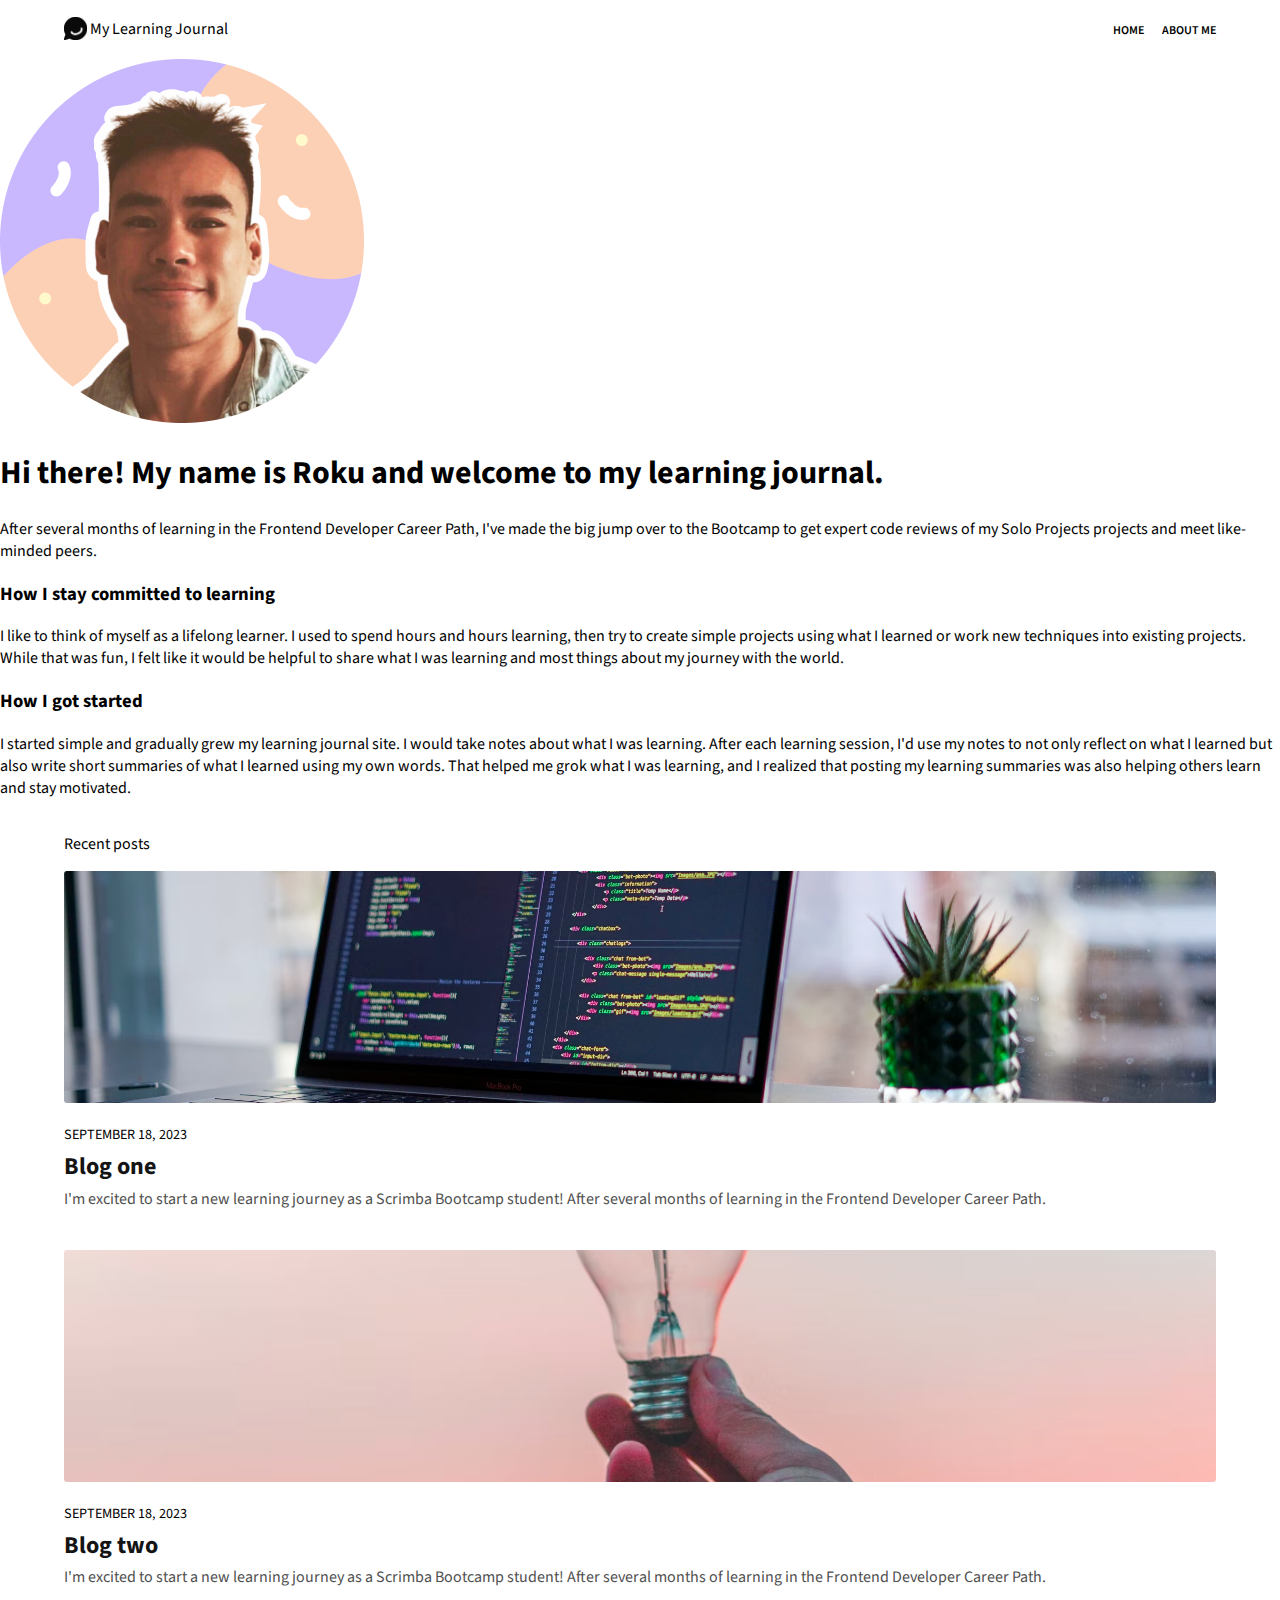
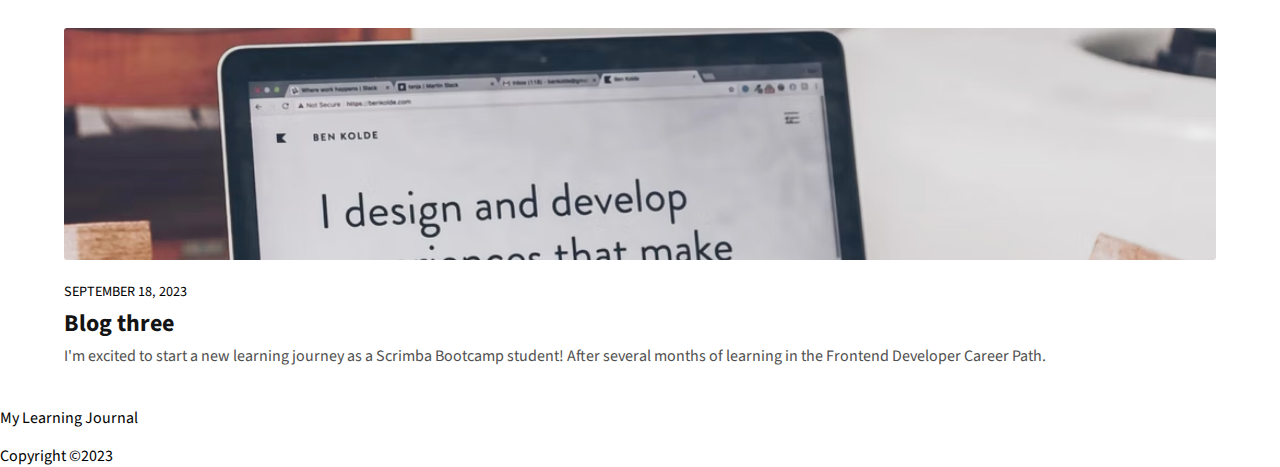
==== about-me.html @ 528c07ba "did BLOGS section" ====
<!DOCTYPE html>
<html>

<head>
    <title>Hi there! My name is Roku and welcome to my learning journal.</title>
    <meta name="viewport" content="width=device-width, initial-scale=1" />
    <link rel="preconnect" href="https://fonts.googleapis.com">
    <link rel="preconnect" href="https://fonts.gstatic.com" crossorigin>
    <link
        href="https://fonts.googleapis.com/css2?family=Roboto:wght@700&family=Source+Sans+3:wght@400;600;700&display=swap"
        rel="stylesheet">
    <link rel="stylesheet" href="assets/css/navbar.css">
    <link rel="stylesheet" href="assets/css/style.css">
    <link rel="stylesheet" href="assets/css/blogs.css">
</head>

<body>
    <header>
        <div class="container">
            <img class="logo" src="assets/images/logo.png" alt="site logo"> <span>My Learning Journal</span>

            <!-- Site navigation -->
            <nav>
                <ul class="nav-links">
                    <li class="nav-link"><a href="index.html">Home</a></li>
                    <li class="nav-link"><a href="about-me.html">About Me</a></li>
                </ul>
            </nav>
        </div>
    </header>

    <main>
        <img class="self-img" src="assets/images/image5.png" alt="a picture of Roku">
        <h1>Hi there! My name is Roku and welcome to my learning journal.</h1>
        <p>After several months of learning in the Frontend Developer Career Path, I've made the big jump over to the
            Bootcamp to get expert code reviews of my Solo Projects projects and meet like-minded peers.</p>

        <h3>How I stay committed to learning</h3>
        <p>I like to think of myself as a lifelong learner. I used to spend hours and hours learning, then try to
            create simple projects using what I learned or work new techniques into existing projects.

            While that was fun, I felt like it would be helpful to share what I was learning and most things about
            my journey with the world.</p>

        <h3>How I got started</h3>
        <p>I started simple and gradually grew my learning journal site. I would take notes about what I was
            learning. After each learning session, I'd use my notes to not only reflect on what I learned but also
            write short summaries of what I learned using my own words.

            That helped me grok what I was learning, and I realized that posting my learning summaries was also
            helping others learn and stay motivated.</p>
    </main>

    <div class="container">
        <section class="posts blogs">
            <p>Recent posts</p>
            <article class="post blog post-1 blog-1">
                <img class="blog-img" src="assets/images/image2.png"
                    alt="open laptop on a desk with code displayed on a bright day">
                <time datetime="2023-09-18">September 18, 2023</time>
                <h2 class="blog-title">Blog one</h2>
                <p class="blog-desc">I'm excited to start a new learning journey as a Scrimba Bootcamp student! After
                    several months of
                    learning in the Frontend Developer Career Path.</p>
            </article>

            <article class="post blog post-2 blog-2">
                <img class="blog-img" src="assets/images/image3.png"
                    alt="a person holding up a lightbulb with a pinkish-bluish gradient sky in front of them">
                <time datetime="2023-09-18">September 18, 2023</time>
                <h2 class="blog-title">Blog two</h2>
                <p class="blog-desc">I'm excited to start a new learning journey as a Scrimba Bootcamp student! After
                    several months of
                    learning in the Frontend Developer Career Path.</p>
            </article>

            <article class="post blog post-3 blog-3">
                <img class="blog-img" src="assets/images/image4.png"
                    alt="a laptop on a desk in a well-lit space with a mission quote on the screen">
                <time datetime="2023-09-18">September 18, 2023</time>
                <h2 class="blog-title">Blog three</h2>
                <p class="blog-desc">I'm excited to start a new learning journey as a Scrimba Bootcamp student! After
                    several months of
                    learning in the Frontend Developer Career Path.</p>
            </article>
        </section>
    </div>

    <footer>
        <p>My Learning Journal</p>
        Copyright &copy;2023
    </footer>

</body>

</html>
---- assets/css/navbar.css ----
body {
    margin: 0;
    font-family: 'Source Sans 3', sans-serif;
}

.container {
    width: 90%;
    margin: 0 auto;
}
/* //////// FLEX CONTAINERS ///////////// */

header > .container,
nav ul {
    display: flex;
}

/* /////////////// HEADER /////////////// */

header > .container {
    align-items: center;
    gap: .19em;
    padding: 1.06em 0 1.18em 0;
}

.logo {
    width: 1.44763rem;
}

header > span {
    color: #0E0E0E;
    font-size: .847rem;
    font-family: 'Roboto', sans-serif;
    font-weight: 700;
    line-height: 1.082;
    letter-spacing: -.03em;
}

/* /////////////// NAVIGATION ///////////////// */

nav {
    margin-left: auto;
}

nav > ul {
    list-style-type: none;
    margin: 0;
}

nav a {
    text-decoration: none;
    margin-left: 1.5em;
    font-size: .75rem;
    font-weight: 600;
    color: #000;
    text-transform: uppercase;
}
---- assets/css/style.css ----
html, 
body {
    margin: 0;
    padding: 0;
}
---- assets/css/blogs.css ----
html, 
body {
    margin: 0;
    padding: 0;
}

/* ///////////////// BLOGS SECTION ////////////////// */

.blogs {
    margin-top: 2.12em;
}

.blog {
    margin-bottom: 2.56em;
}

.blog-img {
    width: 100%;
    height: 14.5rem;
    object-fit: cover;
    border-radius: 0.1875rem;
    margin-bottom: .88em;
}

.blog > time {
    font-size: .88581rem;
    text-transform: uppercase;
    color: #000;
}

.blog-title {
    color: #141414;
    margin: .373em 0;
    line-height: 1.082;
}

.blog-desc {
    color: #505050;
    line-height: 1.25; /* 1.25rem */
    margin: 0;
}
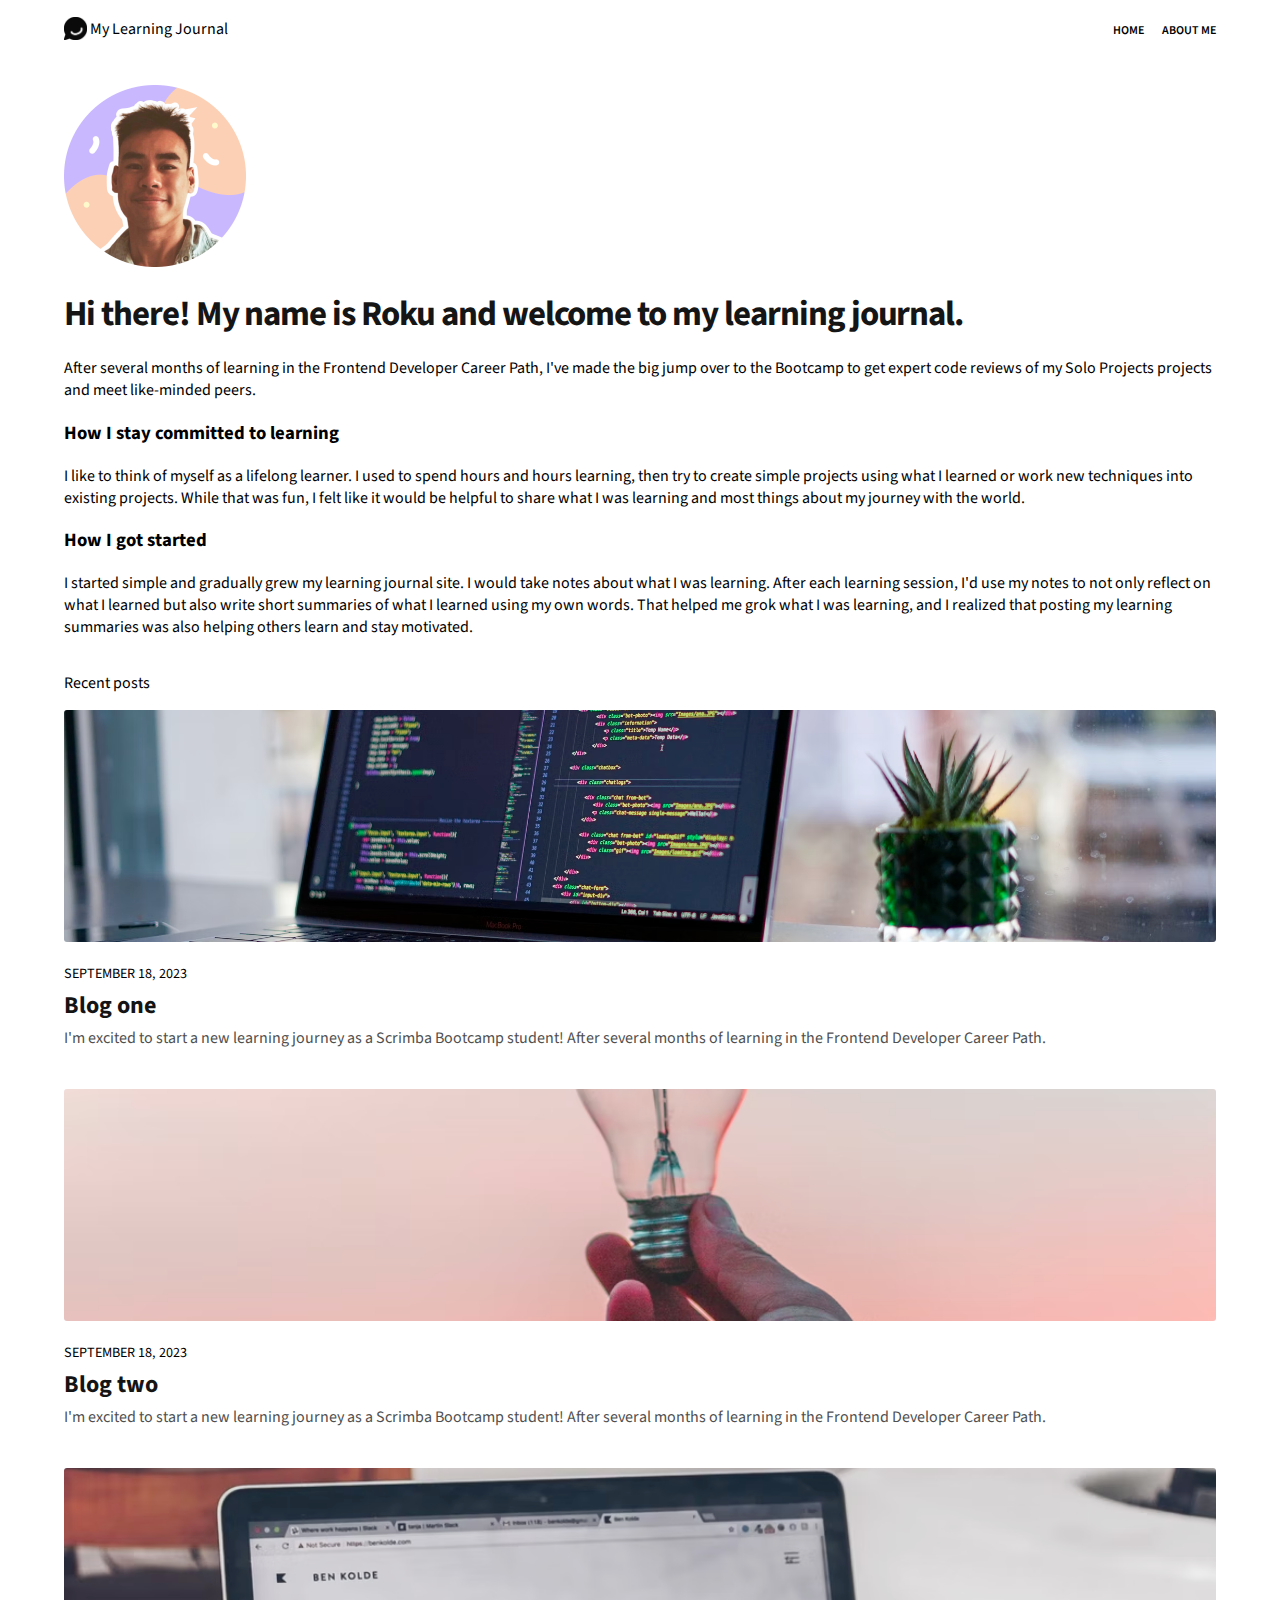
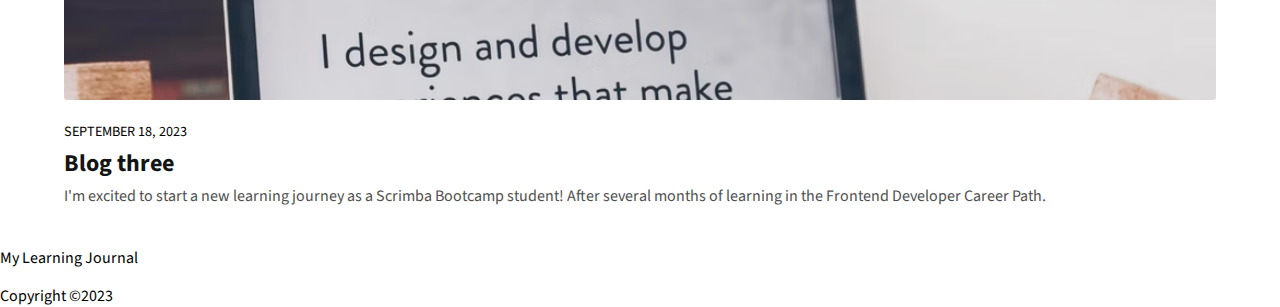
==== commit cdc598c9: "finished ABOUT ME section and realized properties from other CSS files get passed to other CSS files" ====
--- a/about-me.html
+++ b/about-me.html
@@ -10,7 +10,7 @@
         href="https://fonts.googleapis.com/css2?family=Roboto:wght@700&family=Source+Sans+3:wght@400;600;700&display=swap"
         rel="stylesheet">
     <link rel="stylesheet" href="assets/css/navbar.css">
-    <link rel="stylesheet" href="assets/css/style.css">
+    <link rel="stylesheet" href="assets/css/about-me.css">
     <link rel="stylesheet" href="assets/css/blogs.css">
 </head>
 
@@ -29,30 +29,33 @@
         </div>
     </header>
 
-    <main>
-        <img class="self-img" src="assets/images/image5.png" alt="a picture of Roku">
-        <h1>Hi there! My name is Roku and welcome to my learning journal.</h1>
-        <p>After several months of learning in the Frontend Developer Career Path, I've made the big jump over to the
-            Bootcamp to get expert code reviews of my Solo Projects projects and meet like-minded peers.</p>
+    <main class="about-me-section">
+        <div class="container">
+            <img class="self-img" src="assets/images/image5.png" alt="a picture of Roku">
+            <h1 class="about-me-section-title">Hi there! My name is Roku and welcome to my learning journal.</h1>
+            <p>After several months of learning in the Frontend Developer Career Path, I've made the big jump over to the
+                Bootcamp to get expert code reviews of my Solo Projects projects and meet like-minded peers.</p>
 
-        <h3>How I stay committed to learning</h3>
-        <p>I like to think of myself as a lifelong learner. I used to spend hours and hours learning, then try to
-            create simple projects using what I learned or work new techniques into existing projects.
+            <h3>How I stay committed to learning</h3>
+            <p>I like to think of myself as a lifelong learner. I used to spend hours and hours learning, then try to
+                create simple projects using what I learned or work new techniques into existing projects.
 
-            While that was fun, I felt like it would be helpful to share what I was learning and most things about
-            my journey with the world.</p>
+                While that was fun, I felt like it would be helpful to share what I was learning and most things about
+                my journey with the world.</p>
 
-        <h3>How I got started</h3>
-        <p>I started simple and gradually grew my learning journal site. I would take notes about what I was
-            learning. After each learning session, I'd use my notes to not only reflect on what I learned but also
-            write short summaries of what I learned using my own words.
+            <h3>How I got started</h3>
+            <p>I started simple and gradually grew my learning journal site. I would take notes about what I was
+                learning. After each learning session, I'd use my notes to not only reflect on what I learned but also
+                write short summaries of what I learned using my own words.
 
-            That helped me grok what I was learning, and I realized that posting my learning summaries was also
-            helping others learn and stay motivated.</p>
+                That helped me grok what I was learning, and I realized that posting my learning summaries was also
+                helping others learn and stay motivated.</p>
+        </div>
     </main>
 
-    <div class="container">
-        <section class="posts blogs">
+
+    <section class="posts blogs">
+        <div class="container">
             <p>Recent posts</p>
             <article class="post blog post-1 blog-1">
                 <img class="blog-img" src="assets/images/image2.png"
@@ -83,8 +86,8 @@
                     several months of
                     learning in the Frontend Developer Career Path.</p>
             </article>
-        </section>
-    </div>
+        </div>
+    </section>
 
     <footer>
         <p>My Learning Journal</p>
--- a/assets/css/navbar.css
+++ b/assets/css/navbar.css
@@ -1,5 +1,10 @@
+html, 
 body {
     margin: 0;
+    padding: 0;
+}
+
+body {
     font-family: 'Source Sans 3', sans-serif;
 }
 
--- a/assets/css/about-me.css
+++ b/assets/css/about-me.css
@@ -0,0 +1,16 @@
+/* ////////////// ABOUT ME SECTION /////////////// */
+
+.about-me-section {
+    margin-top: 1.62em;
+}
+
+.self-img {
+    width: 11.375rem;
+}
+
+.about-me-section-title {
+    color: #151515;
+    font-size: 2.17738rem;
+    line-height: 1.082;
+    letter-spacing: -0.03em;
+}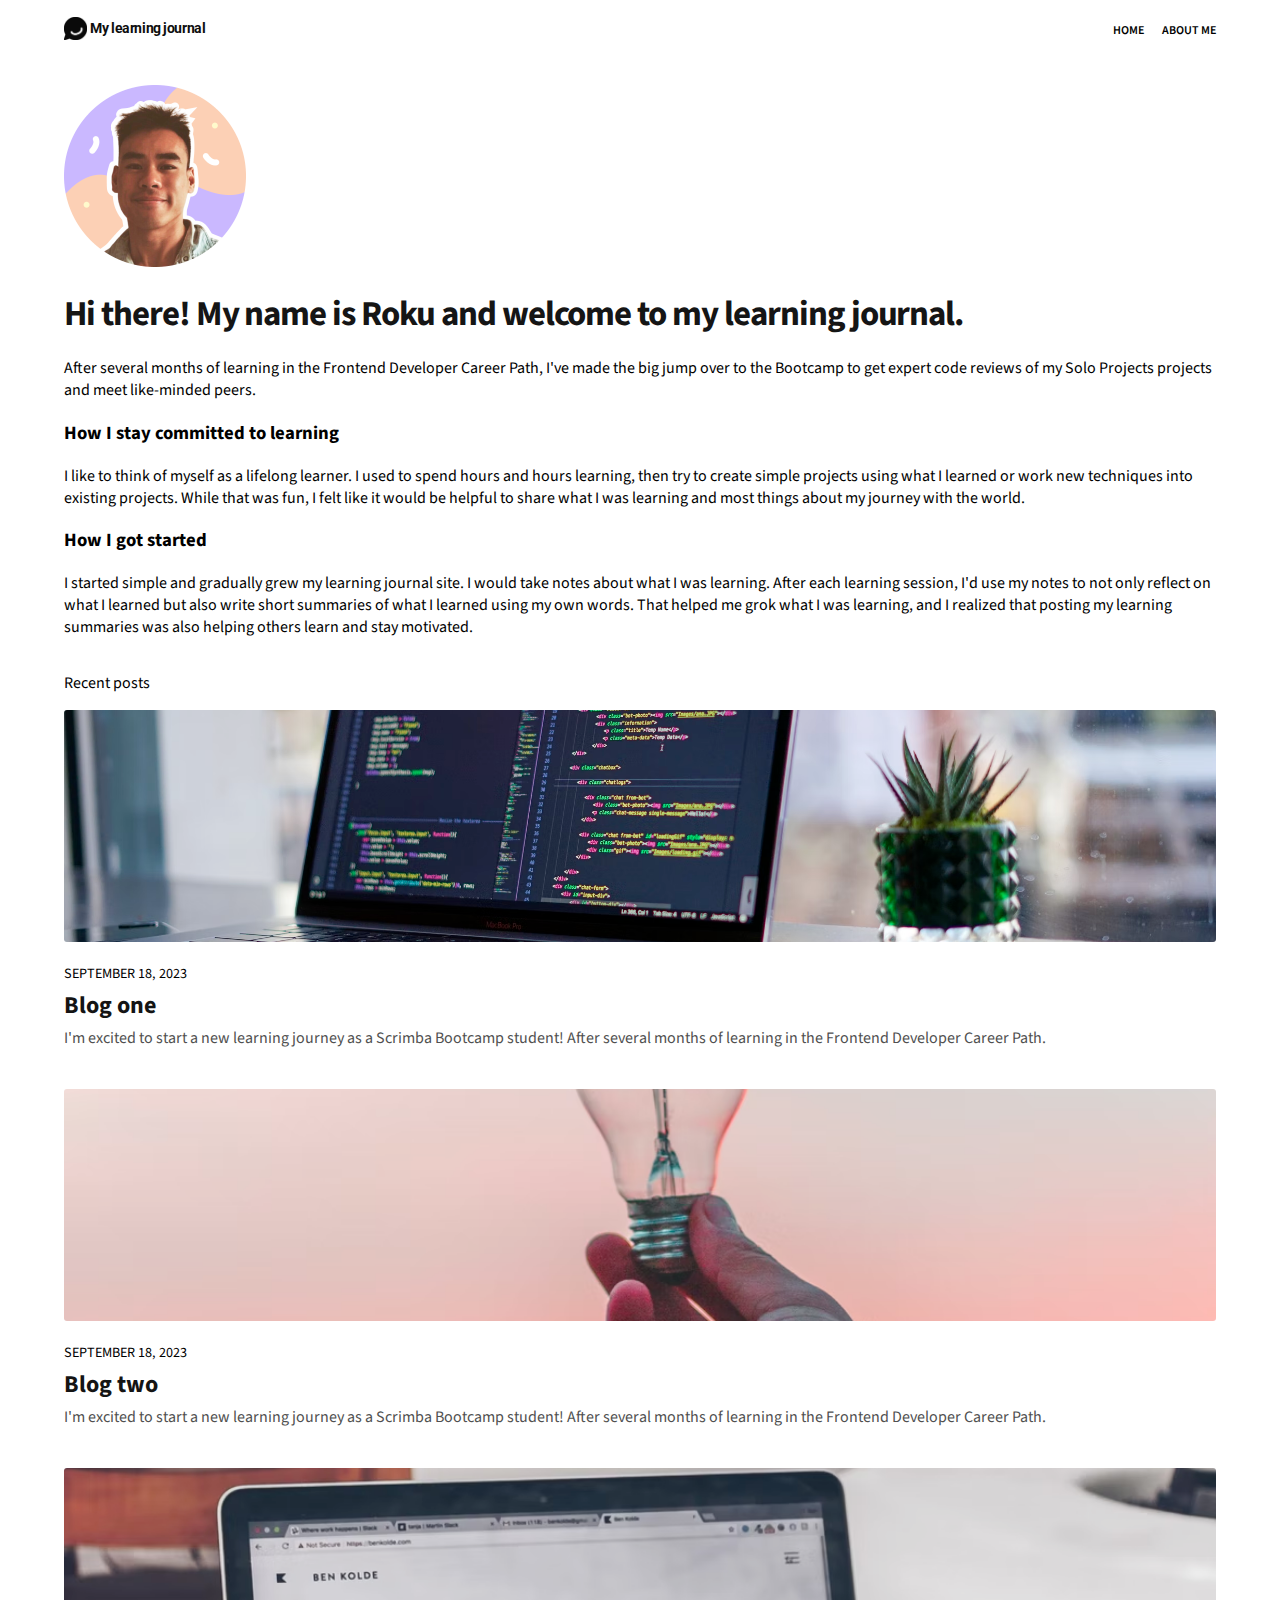
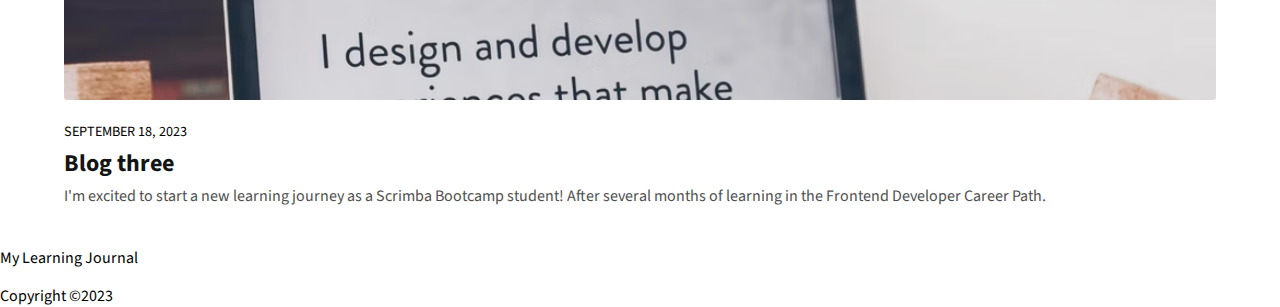
==== commit 3137448c: "solved why site-name wasn't bold and deleted some extraneous code" ====
--- a/about-me.html
+++ b/about-me.html
@@ -17,7 +17,7 @@
 <body>
     <header>
         <div class="container">
-            <img class="logo" src="assets/images/logo.png" alt="site logo"> <span>My Learning Journal</span>
+            <img class="logo" src="assets/images/logo.png" alt="site logo"> <span class="site-name">My learning journal</span>
 
             <!-- Site navigation -->
             <nav>
--- a/assets/css/navbar.css
+++ b/assets/css/navbar.css
@@ -31,7 +31,7 @@
     width: 1.44763rem;
 }
 
-header > span {
+.site-name {
     color: #0E0E0E;
     font-size: .847rem;
     font-family: 'Roboto', sans-serif;
--- a/assets/css/blogs.css
+++ b/assets/css/blogs.css
@@ -1,9 +1,3 @@
-html, 
-body {
-    margin: 0;
-    padding: 0;
-}
-
 /* ///////////////// BLOGS SECTION ////////////////// */
 
 .blogs {
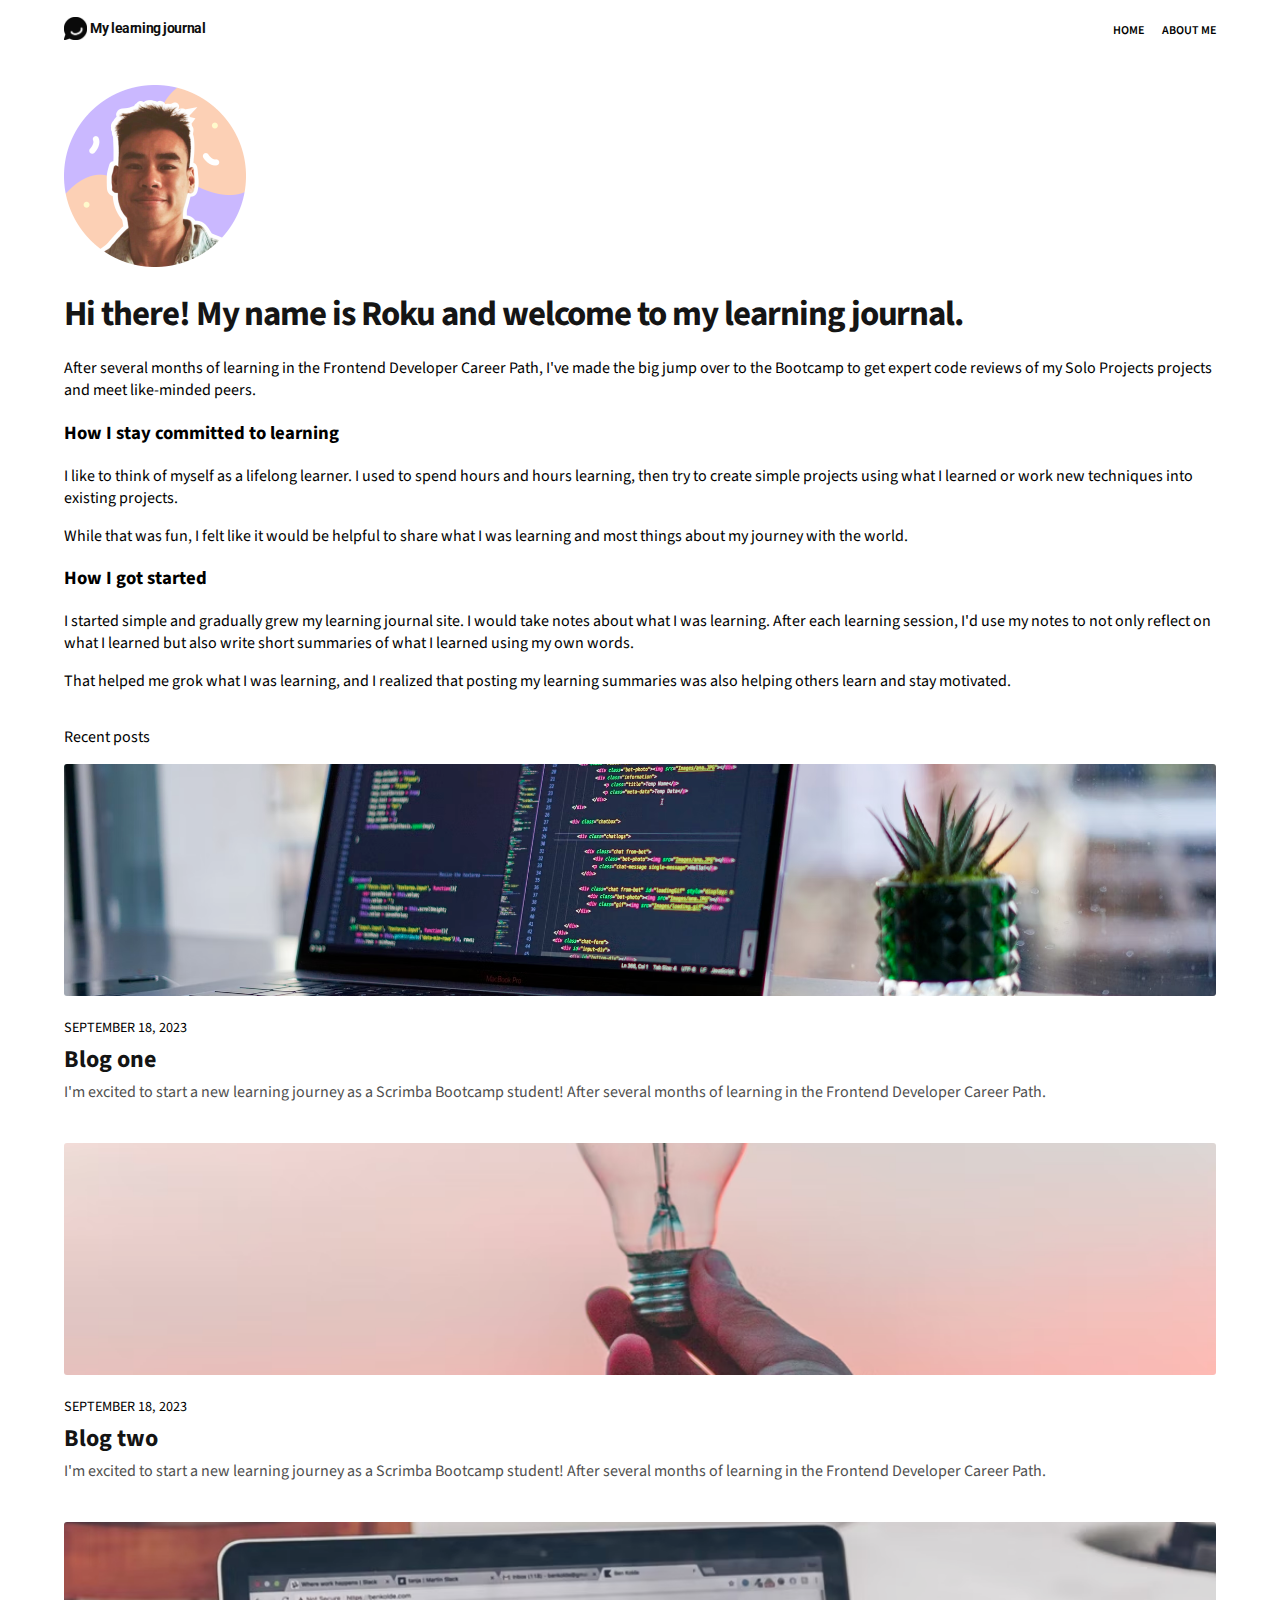
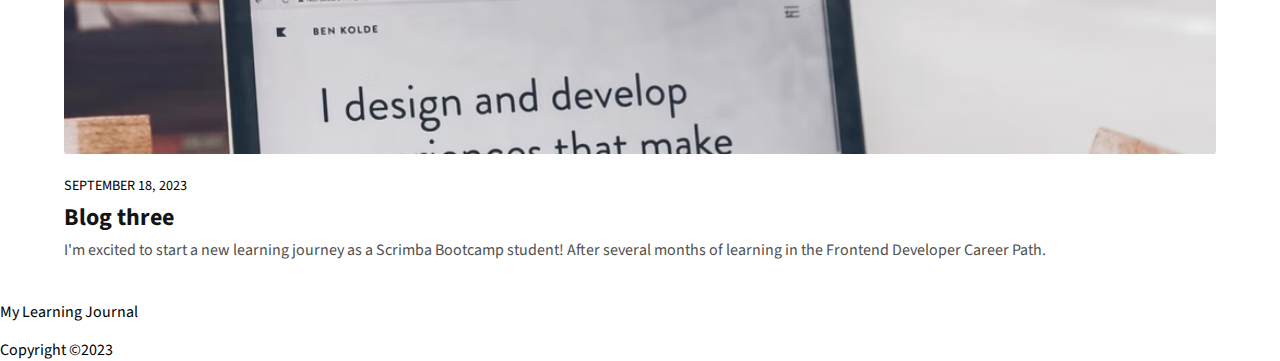
==== commit aebf36b0: "worked on POST SECTION and applied what I learned there to the other HTML/CSS pages" ====
--- a/about-me.html
+++ b/about-me.html
@@ -36,20 +36,24 @@
             <p>After several months of learning in the Frontend Developer Career Path, I've made the big jump over to the
                 Bootcamp to get expert code reviews of my Solo Projects projects and meet like-minded peers.</p>
 
-            <h3>How I stay committed to learning</h3>
-            <p>I like to think of myself as a lifelong learner. I used to spend hours and hours learning, then try to
-                create simple projects using what I learned or work new techniques into existing projects.
+            <div>
+                <h3>How I stay committed to learning</h3>
+                <p>I like to think of myself as a lifelong learner. I used to spend hours and hours learning, then try to
+                create simple projects using what I learned or work new techniques into existing projects.</p>
 
-                While that was fun, I felt like it would be helpful to share what I was learning and most things about
+                <p>While that was fun, I felt like it would be helpful to share what I was learning and most things about
                 my journey with the world.</p>
+            </div>
 
-            <h3>How I got started</h3>
-            <p>I started simple and gradually grew my learning journal site. I would take notes about what I was
+            <div>
+                <h3>How I got started</h3>
+                <p>I started simple and gradually grew my learning journal site. I would take notes about what I was
                 learning. After each learning session, I'd use my notes to not only reflect on what I learned but also
-                write short summaries of what I learned using my own words.
+                write short summaries of what I learned using my own words.</p>
 
-                That helped me grok what I was learning, and I realized that posting my learning summaries was also
+                <p>That helped me grok what I was learning, and I realized that posting my learning summaries was also
                 helping others learn and stay motivated.</p>
+            </div>
         </div>
     </main>
 
@@ -60,7 +64,7 @@
             <article class="post blog post-1 blog-1">
                 <img class="blog-img" src="assets/images/image2.png"
                     alt="open laptop on a desk with code displayed on a bright day">
-                <time datetime="2023-09-18">September 18, 2023</time>
+                <time class="blog-posting-date" datetime="2023-09-18">September 18, 2023</time>
                 <h2 class="blog-title">Blog one</h2>
                 <p class="blog-desc">I'm excited to start a new learning journey as a Scrimba Bootcamp student! After
                     several months of
@@ -70,7 +74,7 @@
             <article class="post blog post-2 blog-2">
                 <img class="blog-img" src="assets/images/image3.png"
                     alt="a person holding up a lightbulb with a pinkish-bluish gradient sky in front of them">
-                <time datetime="2023-09-18">September 18, 2023</time>
+                <time class="blog-posting-date" datetime="2023-09-18">September 18, 2023</time>
                 <h2 class="blog-title">Blog two</h2>
                 <p class="blog-desc">I'm excited to start a new learning journey as a Scrimba Bootcamp student! After
                     several months of
@@ -80,7 +84,7 @@
             <article class="post blog post-3 blog-3">
                 <img class="blog-img" src="assets/images/image4.png"
                     alt="a laptop on a desk in a well-lit space with a mission quote on the screen">
-                <time datetime="2023-09-18">September 18, 2023</time>
+                <time class="blog-posting-date" datetime="2023-09-18">September 18, 2023</time>
                 <h2 class="blog-title">Blog three</h2>
                 <p class="blog-desc">I'm excited to start a new learning journey as a Scrimba Bootcamp student! After
                     several months of
--- a/assets/css/blogs.css
+++ b/assets/css/blogs.css
@@ -16,7 +16,7 @@
     margin-bottom: .88em;
 }
 
-.blog > time {
+.blog-posting-date {
     font-size: .88581rem;
     text-transform: uppercase;
     color: #000;
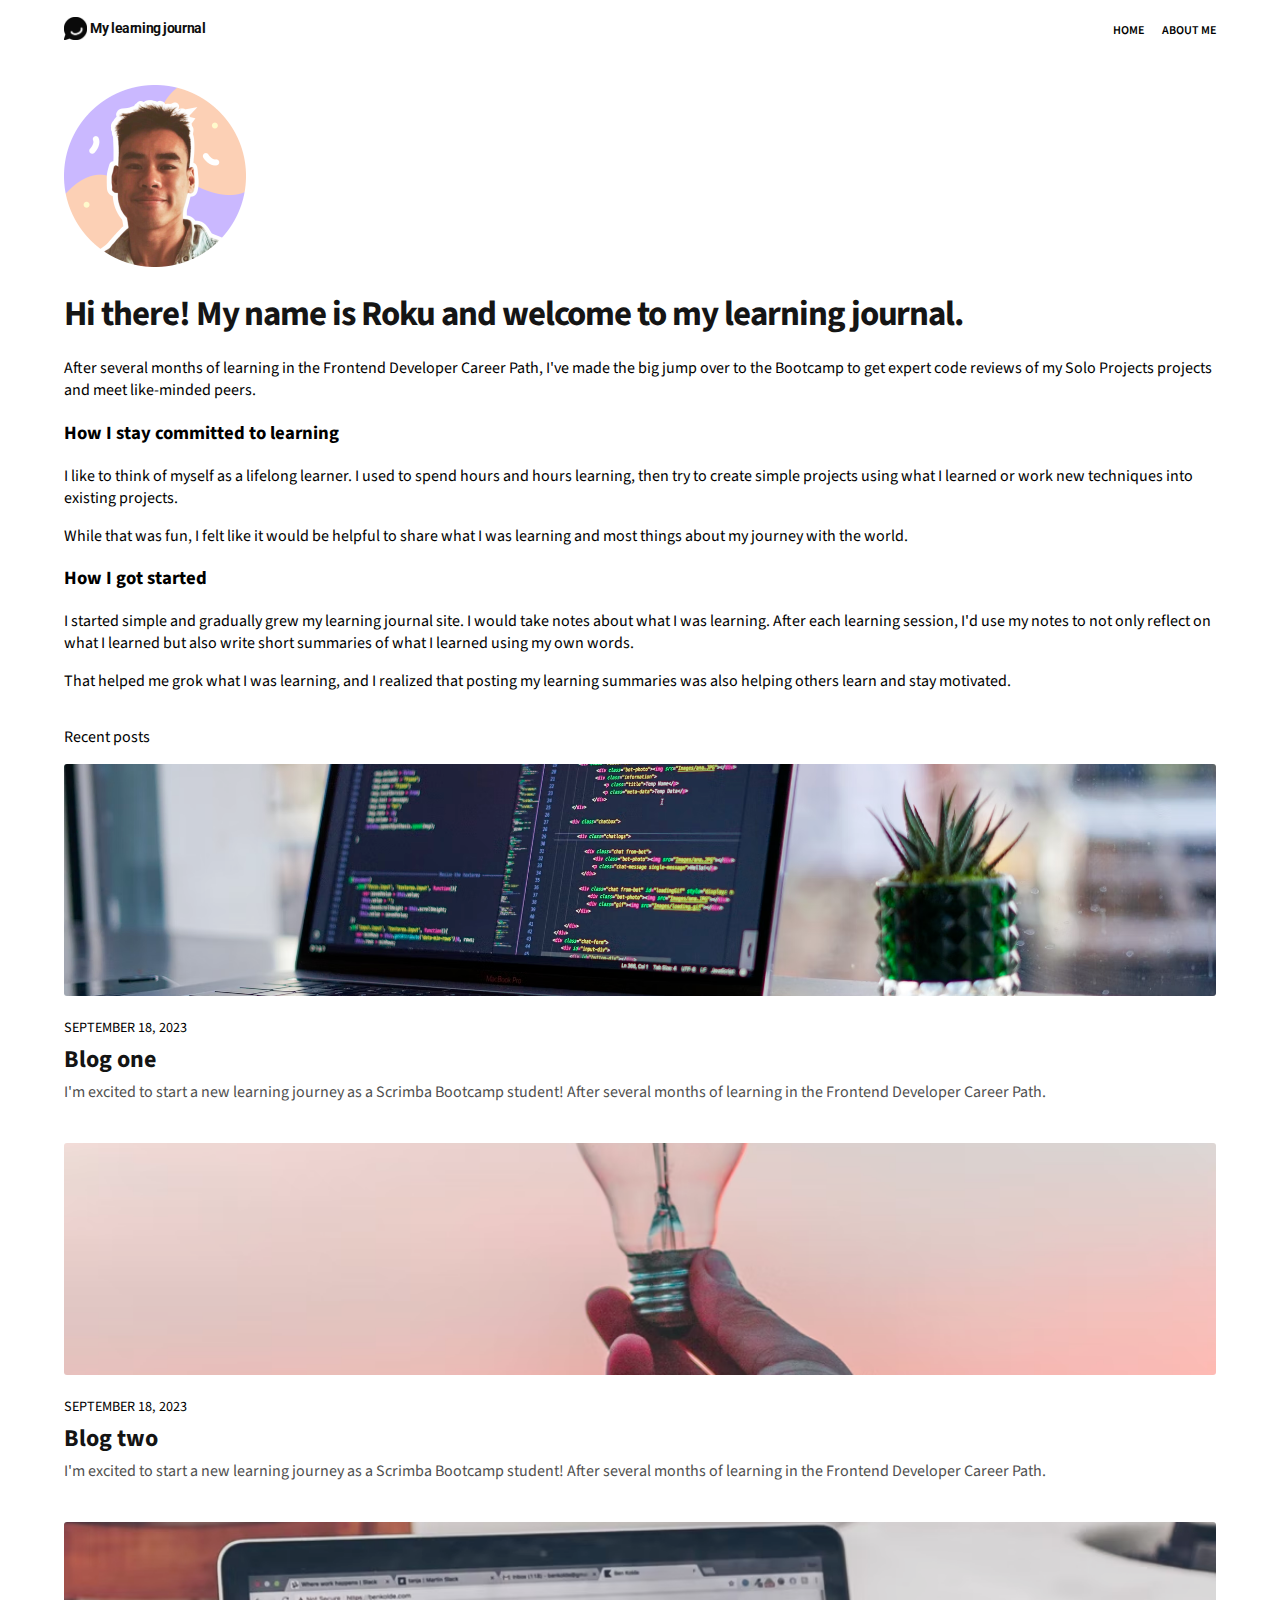
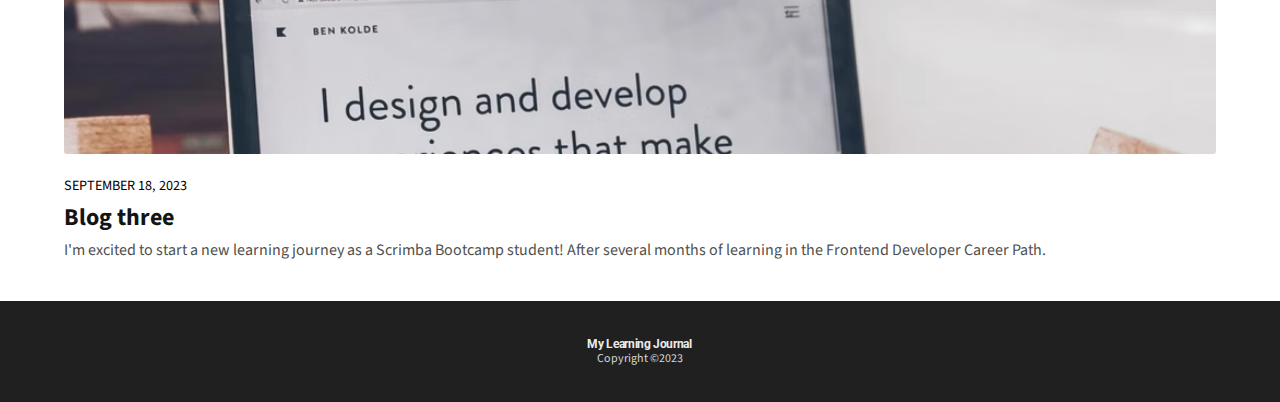
==== commit d263aec5: "did FOOTER" ====
--- a/about-me.html
+++ b/about-me.html
@@ -12,6 +12,7 @@
     <link rel="stylesheet" href="assets/css/navbar.css">
     <link rel="stylesheet" href="assets/css/about-me.css">
     <link rel="stylesheet" href="assets/css/blogs.css">
+    <link rel="stylesheet" href="assets/css/footer.css">
 </head>
 
 <body>
@@ -94,8 +95,8 @@
     </section>
 
     <footer>
-        <p>My Learning Journal</p>
-        Copyright &copy;2023
+        <p class="site-name">My Learning Journal</p>
+        <p class="copyright">Copyright &copy;2023</p>
     </footer>
 
 </body>
--- a/assets/css/footer.css
+++ b/assets/css/footer.css
@@ -0,0 +1,23 @@
+/* ///////////// FOOTER SECTION /////////////// */
+
+footer {
+    background-color: #202020;
+    text-align: center;
+    padding: 2.31em 9.56em 2.31em 9.5em;
+}
+
+footer > .site-name {
+    color: #ECECEC;
+    font-size: .75rem;
+    font-weight: 700;
+    line-height: 1.082;
+    letter-spacing: -0.03em;
+    margin: 0;
+}
+
+.copyright {
+    color: #D7D7D7;
+    font-size: .75rem;
+    line-height: 1.25;
+    margin: 0;
+}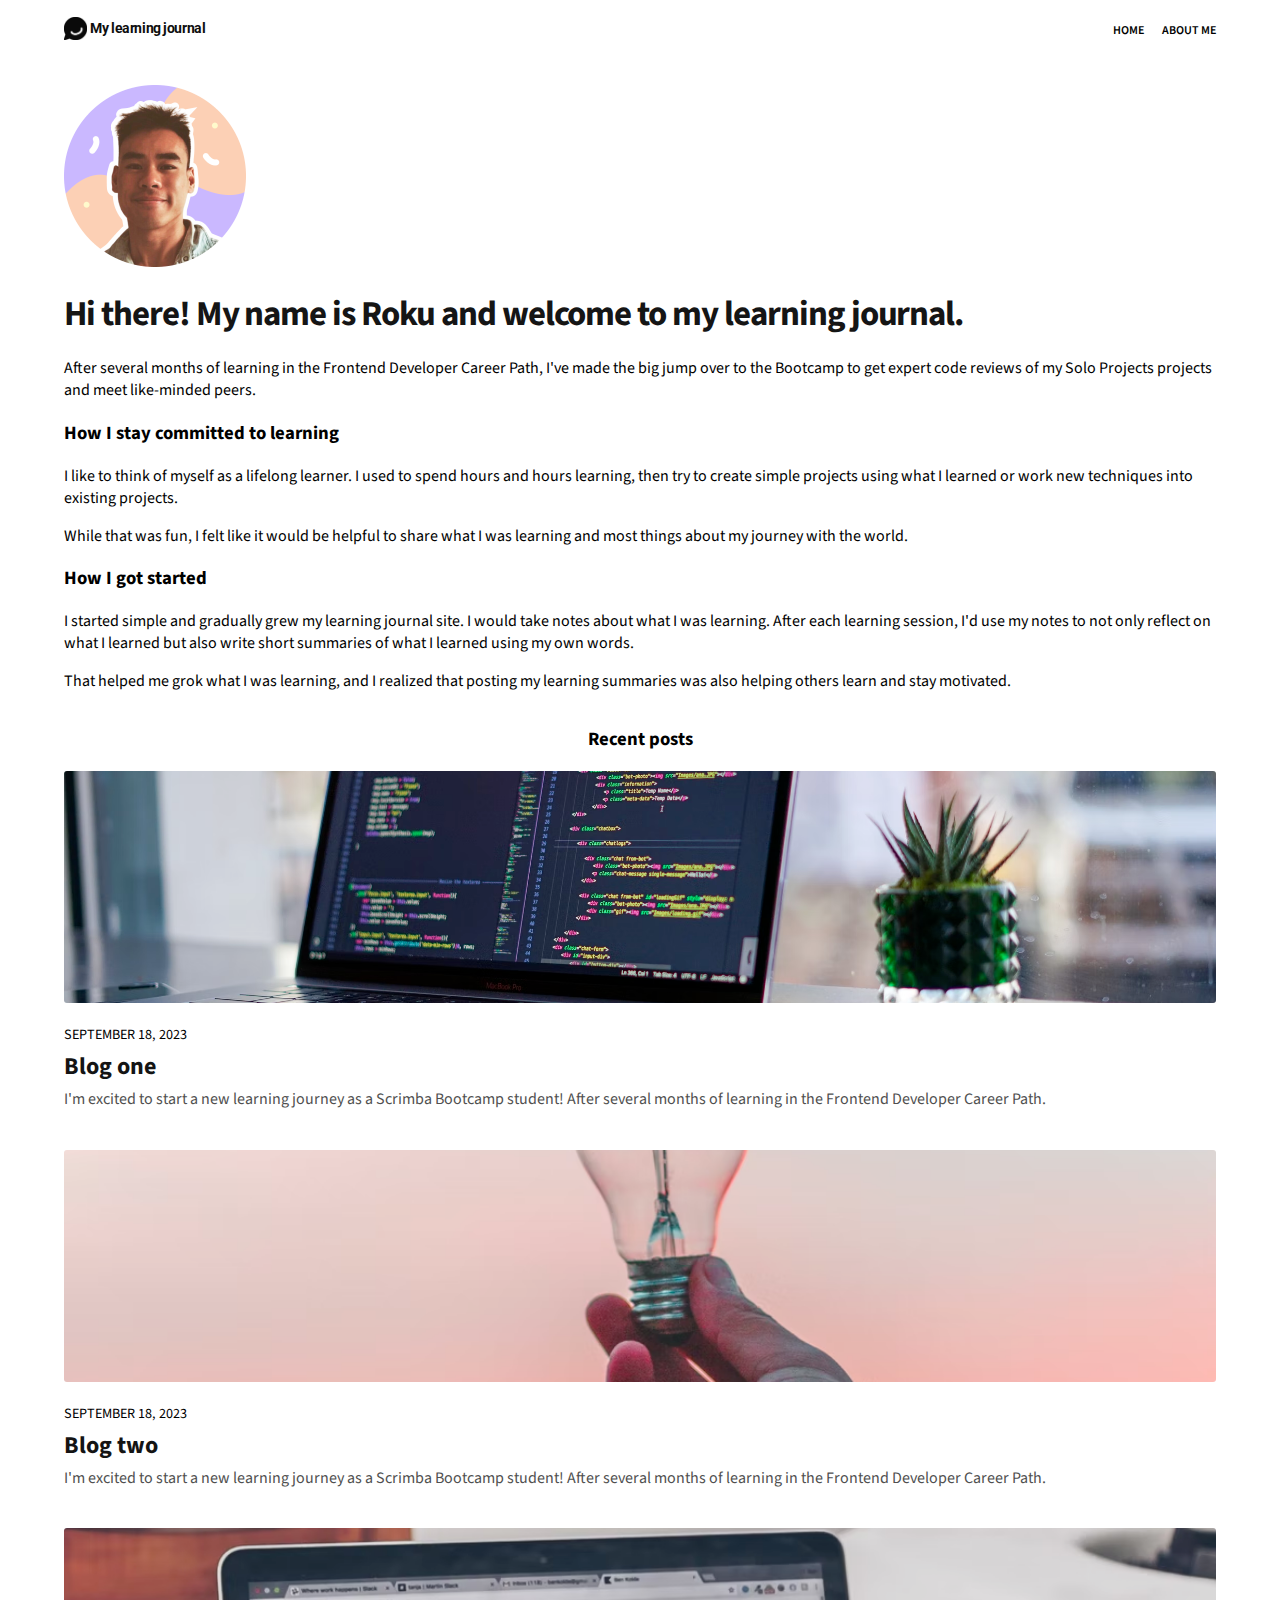
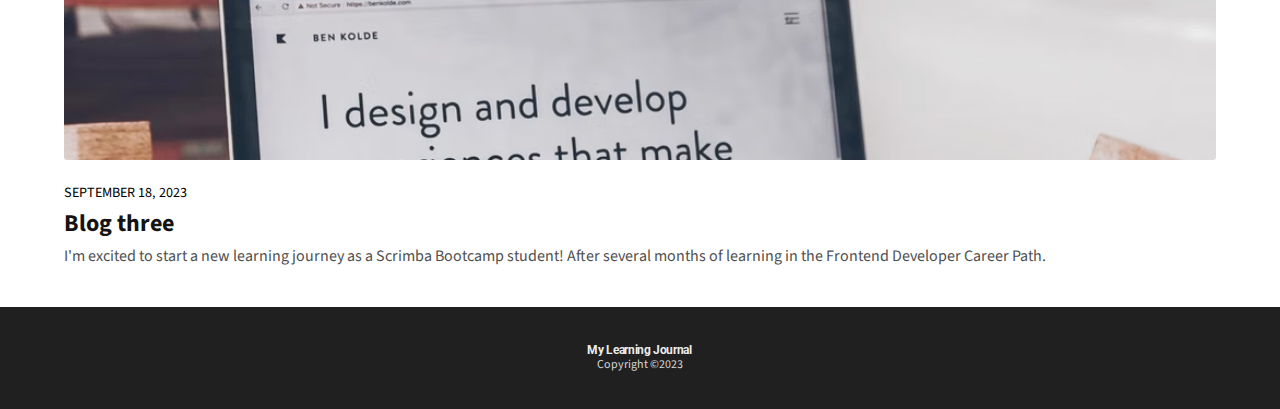
==== commit 0e33ceb8: "centered title for BLOGS section and text spacing in p tag in html" ====
--- a/about-me.html
+++ b/about-me.html
@@ -61,14 +61,13 @@
 
     <section class="posts blogs">
         <div class="container">
-            <p>Recent posts</p>
+            <h3 class="blogs-section-title" style="text-align: center;">Recent posts</h3>
             <article class="post blog post-1 blog-1">
                 <img class="blog-img" src="assets/images/image2.png"
                     alt="open laptop on a desk with code displayed on a bright day">
                 <time class="blog-posting-date" datetime="2023-09-18">September 18, 2023</time>
                 <h2 class="blog-title">Blog one</h2>
-                <p class="blog-desc">I'm excited to start a new learning journey as a Scrimba Bootcamp student! After
-                    several months of
+                <p class="blog-desc">I'm excited to start a new learning journey as a Scrimba Bootcamp student! After several months of
                     learning in the Frontend Developer Career Path.</p>
             </article>
 
@@ -77,8 +76,7 @@
                     alt="a person holding up a lightbulb with a pinkish-bluish gradient sky in front of them">
                 <time class="blog-posting-date" datetime="2023-09-18">September 18, 2023</time>
                 <h2 class="blog-title">Blog two</h2>
-                <p class="blog-desc">I'm excited to start a new learning journey as a Scrimba Bootcamp student! After
-                    several months of
+                <p class="blog-desc">I'm excited to start a new learning journey as a Scrimba Bootcamp student! After several months of
                     learning in the Frontend Developer Career Path.</p>
             </article>
 
@@ -87,8 +85,7 @@
                     alt="a laptop on a desk in a well-lit space with a mission quote on the screen">
                 <time class="blog-posting-date" datetime="2023-09-18">September 18, 2023</time>
                 <h2 class="blog-title">Blog three</h2>
-                <p class="blog-desc">I'm excited to start a new learning journey as a Scrimba Bootcamp student! After
-                    several months of
+                <p class="blog-desc">I'm excited to start a new learning journey as a Scrimba Bootcamp student! After several months of
                     learning in the Frontend Developer Career Path.</p>
             </article>
         </div>
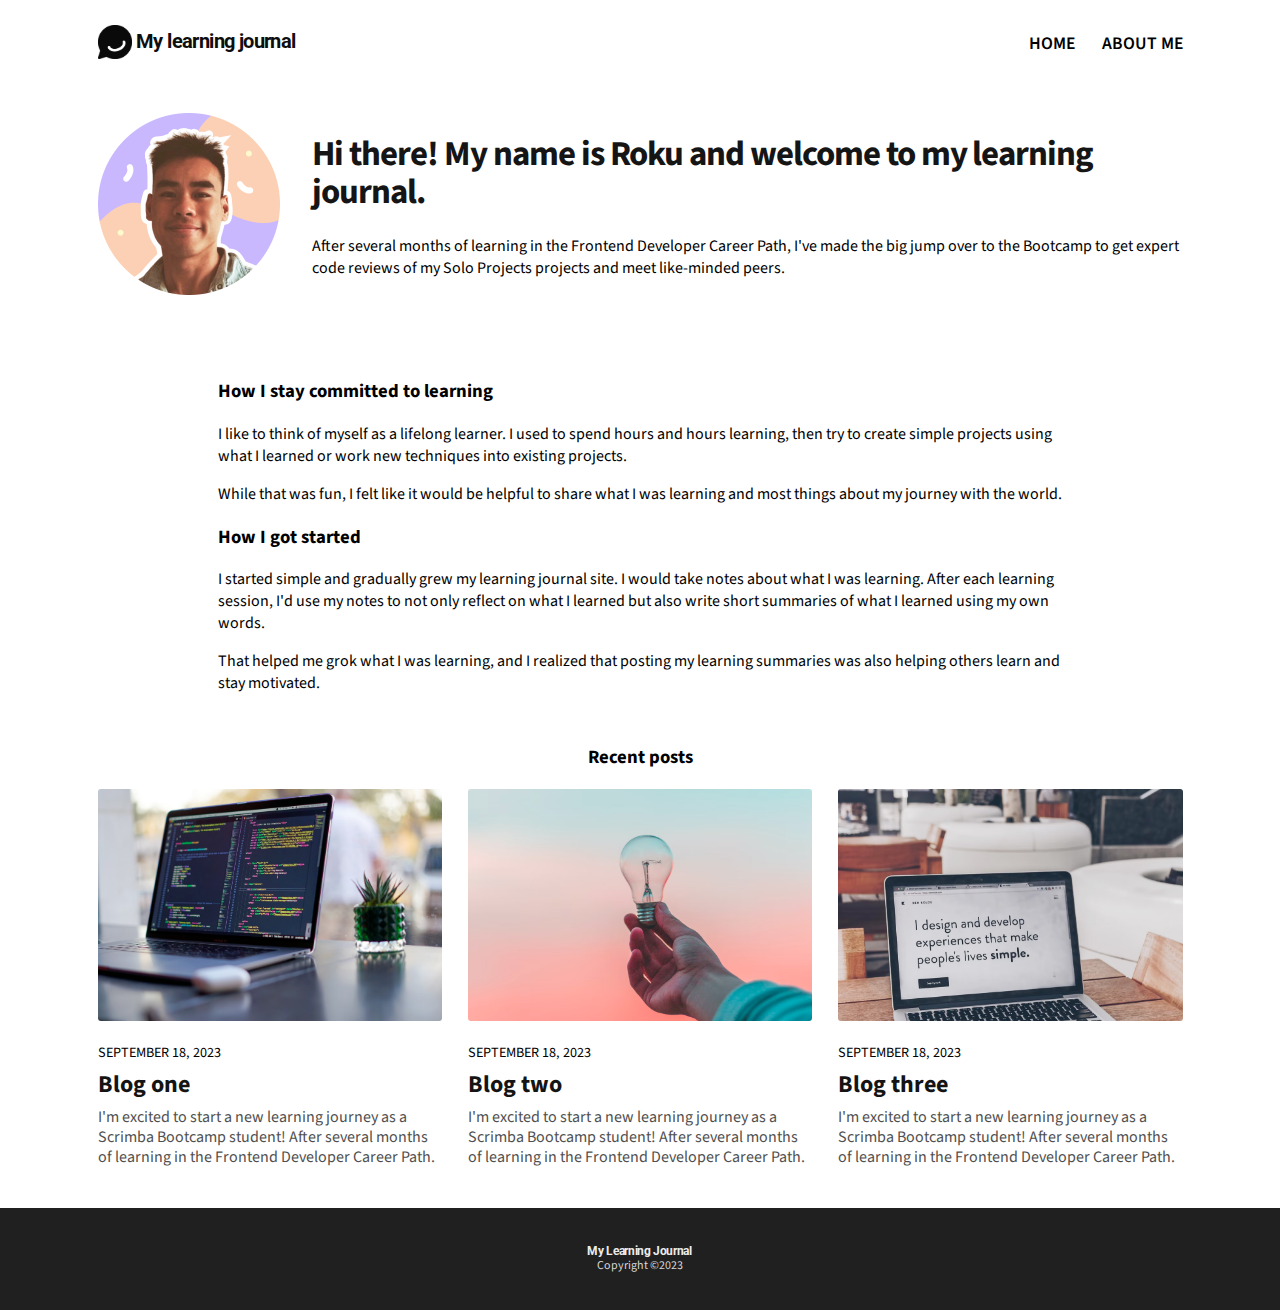
==== commit b8a757db: "did media query for ABOUT ME page" ====
--- a/about-me.html
+++ b/about-me.html
@@ -33,35 +33,40 @@
     <main class="about-me-section">
         <div class="container">
             <img class="self-img" src="assets/images/image5.png" alt="a picture of Roku">
-            <h1 class="about-me-section-title">Hi there! My name is Roku and welcome to my learning journal.</h1>
-            <p>After several months of learning in the Frontend Developer Career Path, I've made the big jump over to the
-                Bootcamp to get expert code reviews of my Solo Projects projects and meet like-minded peers.</p>
-
-            <div>
-                <h3>How I stay committed to learning</h3>
-                <p>I like to think of myself as a lifelong learner. I used to spend hours and hours learning, then try to
-                create simple projects using what I learned or work new techniques into existing projects.</p>
-
-                <p>While that was fun, I felt like it would be helpful to share what I was learning and most things about
-                my journey with the world.</p>
+            <div class="about-me-section-headline">
+                <h1 class="about-me-section-title">Hi there! My name is Roku and welcome to my learning journal.</h1>
+                <p>After several months of learning in the Frontend Developer Career Path, I've made the big jump over to the
+                    Bootcamp to get expert code reviews of my Solo Projects projects and meet like-minded peers.
+                </p>
             </div>
 
             <div>
-                <h3>How I got started</h3>
-                <p>I started simple and gradually grew my learning journal site. I would take notes about what I was
-                learning. After each learning session, I'd use my notes to not only reflect on what I learned but also
-                write short summaries of what I learned using my own words.</p>
+                <div>
+                    <h3>How I stay committed to learning</h3>
+                    <p>I like to think of myself as a lifelong learner. I used to spend hours and hours learning, then try to
+                    create simple projects using what I learned or work new techniques into existing projects.</p>
 
-                <p>That helped me grok what I was learning, and I realized that posting my learning summaries was also
-                helping others learn and stay motivated.</p>
+                    <p>While that was fun, I felt like it would be helpful to share what I was learning and most things about
+                    my journey with the world.</p>
+                </div>
+
+                <div>
+                    <h3>How I got started</h3>
+                    <p>I started simple and gradually grew my learning journal site. I would take notes about what I was
+                    learning. After each learning session, I'd use my notes to not only reflect on what I learned but also
+                    write short summaries of what I learned using my own words.</p>
+
+                    <p>That helped me grok what I was learning, and I realized that posting my learning summaries was also
+                    helping others learn and stay motivated.</p>
+                </div>
             </div>
         </div>
     </main>
 
 
     <section class="posts blogs">
+        <h3 class="blogs-section-title" style="text-align: center;">Recent posts</h3>
         <div class="container">
-            <h3 class="blogs-section-title" style="text-align: center;">Recent posts</h3>
             <article class="post blog post-1 blog-1">
                 <img class="blog-img" src="assets/images/image2.png"
                     alt="open laptop on a desk with code displayed on a bright day">
--- a/assets/css/navbar.css
+++ b/assets/css/navbar.css
@@ -10,6 +10,7 @@
 
 .container {
     width: 90%;
+    max-width: 1085px;
     margin: 0 auto;
 }
 /* //////// FLEX CONTAINERS ///////////// */
@@ -28,12 +29,12 @@
 }
 
 .logo {
-    width: 1.44763rem;
+    width: 1.44763em;
 }
 
 .site-name {
     color: #0E0E0E;
-    font-size: .847rem;
+    font-size: .847em;
     font-family: 'Roboto', sans-serif;
     font-weight: 700;
     line-height: 1.082;
@@ -54,8 +55,16 @@
 nav a {
     text-decoration: none;
     margin-left: 1.5em;
-    font-size: .75rem;
+    font-size: .75em;
     font-weight: 600;
     color: #000;
     text-transform: uppercase;
+}
+
+@media (min-width: 67.8125rem) {
+    
+    header > .container {
+        font-size: 1.47em;
+    }
+
 }--- a/assets/css/about-me.css
+++ b/assets/css/about-me.css
@@ -13,4 +13,33 @@
     font-size: 2.17738rem;
     line-height: 1.082;
     letter-spacing: -0.03em;
+}
+
+@media (min-width: 67.8125rem) {
+    
+    .about-me-section > .container {
+        display: grid;
+        grid-template-columns: min-content 1fr;
+        grid-template-rows: auto auto;
+        grid-template-areas:
+            "pic headline"
+            "details details";
+        column-gap: 2.06rem;
+        row-gap: 4.06rem;
+    }
+
+    .self-img {
+        grid-area: pic;
+    }
+
+    .about-me-section-headline {
+        grid-area: headline;
+    }
+
+    .about-me-section-headline + div {
+        grid-area: details;
+        justify-self: center;
+        width: 52.75rem;
+    }
+
 }--- a/assets/css/blogs.css
+++ b/assets/css/blogs.css
@@ -4,13 +4,30 @@
     margin-top: 2.12em;
 }
 
+.blogs > .container {
+    display: grid;
+    grid-template-columns: repeat(auto-fit, minmax(19.3125rem, 1fr));
+    /* grid-auto-rows: minmax(min-content, max-content); */
+    gap: 1.62em;
+}
+
 .blog {
     margin-bottom: 2.56em;
 }
 
+.blog-img-wrapper {
+    width: 100%;
+    height: fit-content;
+}
+
 .blog-img {
     width: 100%;
+    /* min-height: 14.5rem; */
     height: 14.5rem;
+    /* height: 70%; */
+    /* height: 50vw; */
+    /* height: clamp(14.5rem, 50vw, 20rem); */
+    /* max-height: 20rem; */
     object-fit: cover;
     border-radius: 0.1875rem;
     margin-bottom: .88em;
@@ -32,4 +49,8 @@
     color: #505050;
     line-height: 1.25; /* 1.25rem */
     margin: 0;
+}
+
+button {
+    grid-column: 1 / -1;
 }